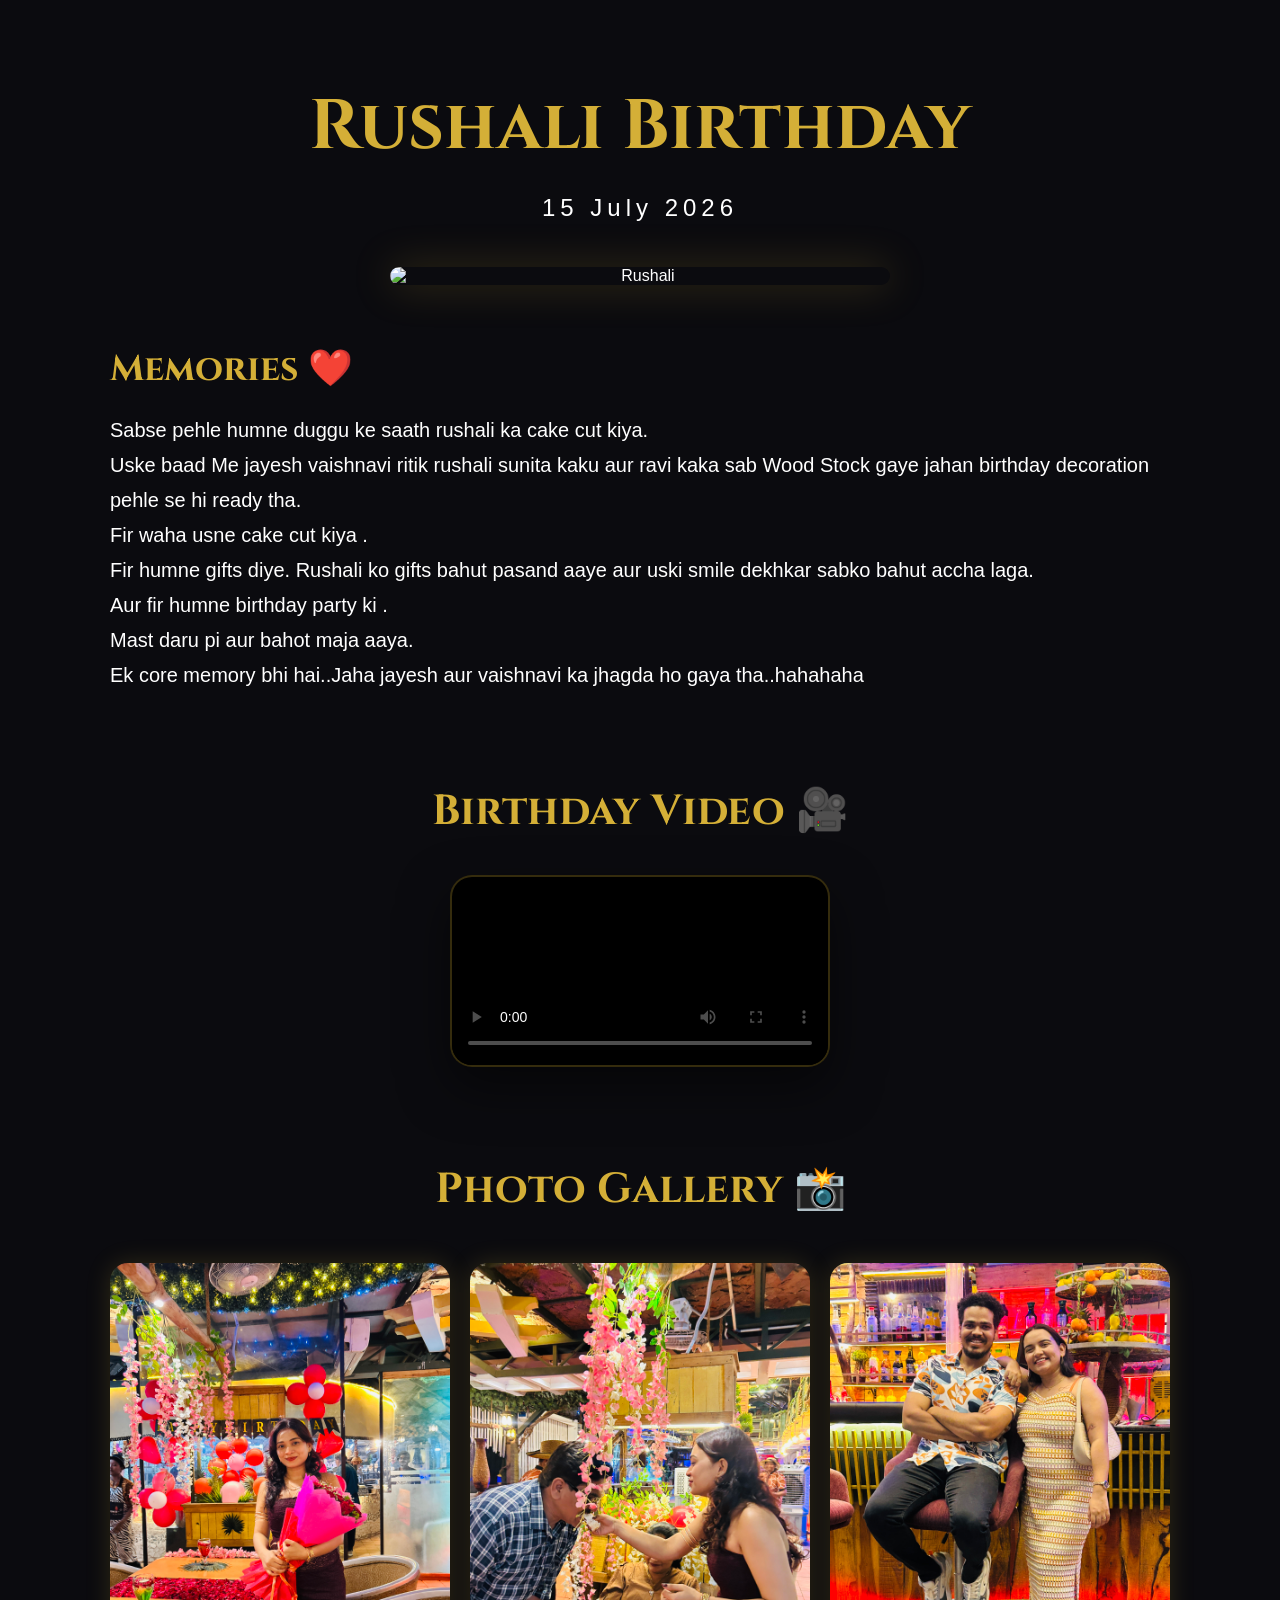
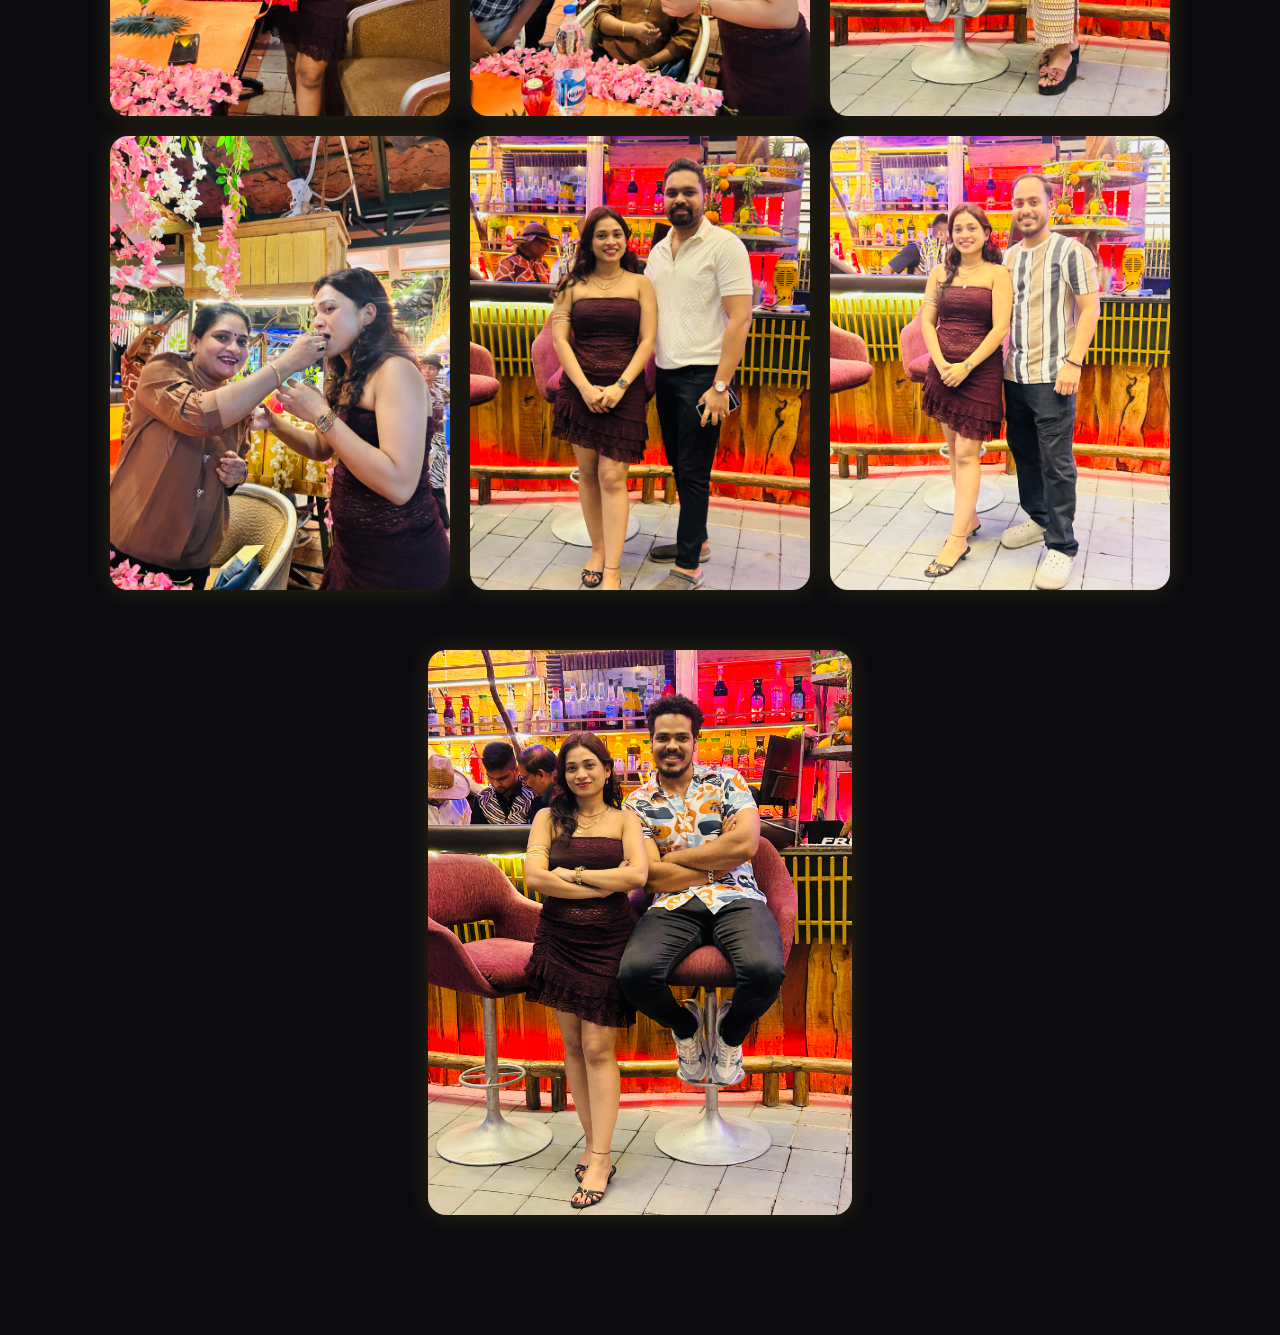
==== chapter1.html @ fc01cb4e "Initial Birthday Website" ====
<!DOCTYPE html>
<html lang="en">
<head>
<meta charset="UTF-8">
<meta name="viewport" content="width=device-width, initial-scale=1.0">

<title>Rushali Birthday</title>

<link rel="stylesheet" href="css/style.css">

<link href="https://fonts.googleapis.com/css2?family=Cinzel:wght@400;600;700&family=Poppins:wght@300;400;500&display=swap" rel="stylesheet">

<style>

body{
    background:#0b0b0f;
    overflow:auto;
}

.chapter{

    max-width:1100px;
    margin:auto;
    text-align:center;
    padding:80px 20px;

}

.chapter h1{

    font-family:Cinzel;
    font-size:70px;
    color:#D4AF37;

}

.chapter h2{

    color:white;
    margin-top:15px;
    margin-bottom:45px;
    font-weight:300;
    letter-spacing:5px;

}

.photo{

    width:500px;
    margin:auto;
    border-radius:20px;
    overflow:hidden;
    box-shadow:0 0 40px rgba(212,175,55,.25);

}

.photo img{

    width:100%;
    display:block;

}

.story{

    margin-top:60px;
    text-align:left;

}

.story h3{

    color:#D4AF37;
    font-size:36px;
    margin-bottom:20px;
    font-family:Cinzel;

}

.story p{

    color:white;
    line-height:35px;
    font-size:20px;

}

</style>

</head>

<body>

<section class="chapter">

<h1>Rushali Birthday</h1>

<h2>15 July 2026</h2>

<div class="photo">

<img src="images/rushali/rushali.jpg" alt="Rushali">

</div>

<div class="story">

<h3>Memories ❤️</h3>

<p>

<p>Sabse pehle humne duggu ke saath rushali ka cake cut kiya.
<p>Uske baad Me jayesh vaishnavi ritik rushali sunita kaku aur ravi kaka sab Wood Stock gaye jahan birthday decoration pehle se hi ready tha.
<p>Fir waha usne cake cut kiya .
<p>Fir humne gifts diye. Rushali ko gifts bahut pasand aaye aur uski smile dekhkar sabko bahut accha laga.
<p>Aur fir humne birthday party ki .
<p>Mast daru pi aur bahot maja aaya.
<p>Ek core memory bhi hai..Jaha jayesh aur vaishnavi ka jhagda ho gaya tha..hahahaha

</p>

</div>





<!-- ================= VIDEO SECTION ================= -->

<div class="video-section">

    <h3>Birthday Video 🎥</h3>

    <video controls preload="metadata" poster="images/rushali/rushali.jpg">
        <source src="videos/rushali/birthday.mp4" type="video/mp4">
        Your browser does not support the video tag.
    </video>

</div>


<!-- ================= PHOTO GALLERY ================= -->

<div class="gallery">

<h3>Photo Gallery 📸</h3>

<div class="gallery-grid">
<img src="images/rushali/photo1.JPG" alt="">
<img src="images/rushali/photo2.JPG" alt="">
<img src="images/rushali/photo3.JPG" alt="">
<img src="images/rushali/photo4.JPG" alt="">
<img src="images/rushali/photo5.JPG" alt="">
<img src="images/rushali/photo6.jpg" alt="">
</div>

<div class="last-photo">
<img src="images/rushali/photo7.JPG" alt="">
</div>

</div>


</section>

</body>
</html>
---- css/style.css ----
*{
    margin:0;
    padding:0;
    box-sizing:border-box;
}

body{
    background:#09090B;
    color:white;
    font-family:'Inter',sans-serif;
}

.hero{

    min-height:100vh;

    display:flex;

    justify-content:center;

    align-items:center;

    padding:60px 20px;

}

.hero-content{

    width:100%;
    max-width:1200px;

    text-align:center;

}

.tag{

    color:#E8C547;

    letter-spacing:3px;

    margin-bottom:25px;

}

h1{

    font-size:80px;

    font-family:'Playfair Display',serif;

    margin-bottom:20px;

}

.subtitle{

    font-size:24px;

    color:#d8d8d8;

    line-height:1.8;

    margin-bottom:50px;

}

.photo-card{

    width:850px;

    max-width:95%;

    margin:auto;

    border-radius:30px;

    overflow:hidden;

    border:1px solid rgba(255,255,255,.12);

    background:#111;

    box-shadow:0 30px 80px rgba(0,0,0,.5);

}

.photo-card img{

    width:100%;

    display:block;

}

.btn{

    display:inline-block;

    margin-top:45px;

    background:#E8C547;

    color:black;

    padding:18px 45px;

    border-radius:50px;

    text-decoration:none;

    font-weight:bold;

    transition:.35s;

}

.btn:hover{

    transform:translateY(-5px);

    box-shadow:0 0 40px #E8C547;

}

/* Story Section */
#story{
    padding:120px 8%;
    background:#111114;
}
.chapter-heading{text-align:center;margin-bottom:70px;}
.chapter-heading span{color:#E8C547;letter-spacing:4px;font-size:14px;}
.chapter-heading h2{font-size:58px;font-family:'Playfair Display',serif;margin:18px 0;}
.chapter-heading p{color:#aaa;font-size:20px;}
.memory-container{
display:grid;
grid-template-columns:1.1fr .9fr;
gap:60px;
align-items:center;
max-width:1200px;
margin:auto;
}
.memory-image img{
width:100%;
border-radius:24px;
box-shadow:0 25px 60px rgba(0,0,0,.45);
}
.memory-text h3{
font-size:42px;
font-family:'Playfair Display',serif;
margin-bottom:20px;
}
.memory-text p{
font-size:20px;
line-height:1.9;
color:#d5d5d5;
}
@media(max-width:900px){
h1{font-size:52px;}
.memory-container{grid-template-columns:1fr;gap:35px;}
.chapter-heading h2{font-size:40px;}
.memory-text h3{font-size:30px;}
.memory-text p{font-size:18px;}
}




/* ===== Premium Masonry Gallery ===== */

.gallery{
    margin-top:90px;
}

.gallery h3{
    text-align:center;
    font-family:Cinzel,serif;
    font-size:42px;
    color:#D4AF37;
    margin-bottom:45px;
}

.gallery-grid{
    column-count:3;
    column-gap:20px;
}

.gallery-grid img{
    width:100%;
    height:auto;
    display:block;
    margin-bottom:20px;
    border-radius:18px;
    cursor:pointer;
    transition:.4s;
    box-shadow:0 0 25px rgba(212,175,55,.18);
    break-inside:avoid;
}

.gallery-grid img:hover{
    transform:scale(1.03);
    box-shadow:0 0 35px rgba(212,175,55,.45);
}

.last-photo{
    width:40%;
    margin:40px auto;
}

.last-photo img{
    width:100%;
    height:auto;
    display:block;
    border-radius:18px;
    transition:.4s;
    box-shadow:0 0 25px rgba(212,175,55,.18);
}

.last-photo img:hover{
    transform:scale(1.03);
    box-shadow:0 0 35px rgba(212,175,55,.45);
}

@media(max-width:900px){
    .gallery-grid{
        column-count:2;
    }
    .last-photo{
        width:60%;
    }
}

@media(max-width:600px){
    .gallery-grid{
        column-count:1;
    }
    .last-photo{
        width:100%;
    }
}


/* ===== Birthday Video ===== */

.video-section{
    margin:90px auto;
    text-align:center;
}

.video-section h3{
    font-family:Cinzel,serif;
    font-size:42px;
    color:#D4AF37;
    margin-bottom:35px;
}

.video-section video{

    width:100%;
    max-width:380px;   /* Pehle 900px tha */

    border-radius:22px;

    border:2px solid rgba(212,175,55,.25);

    box-shadow:0 20px 50px rgba(0,0,0,.5);

    background:#000;}

@media(max-width:600px){
.video-section video{
max-width:100%;
}
}
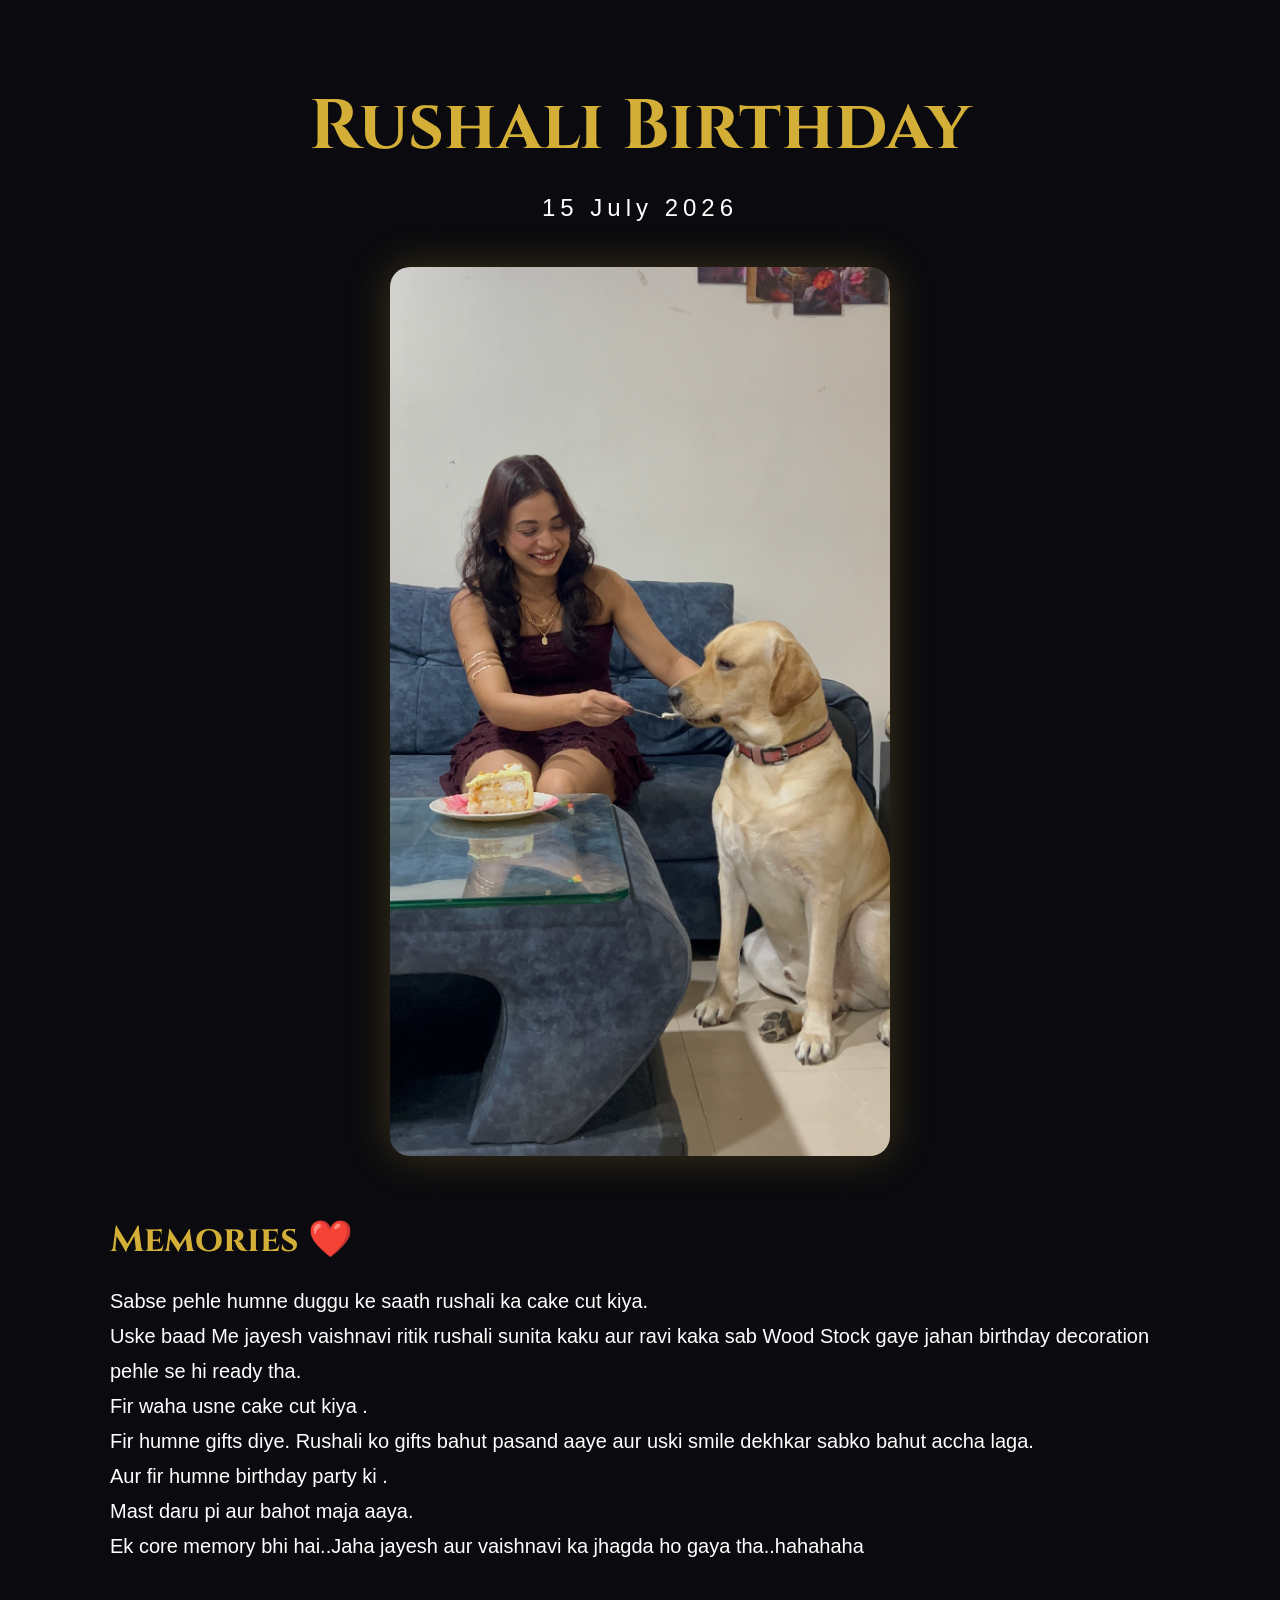
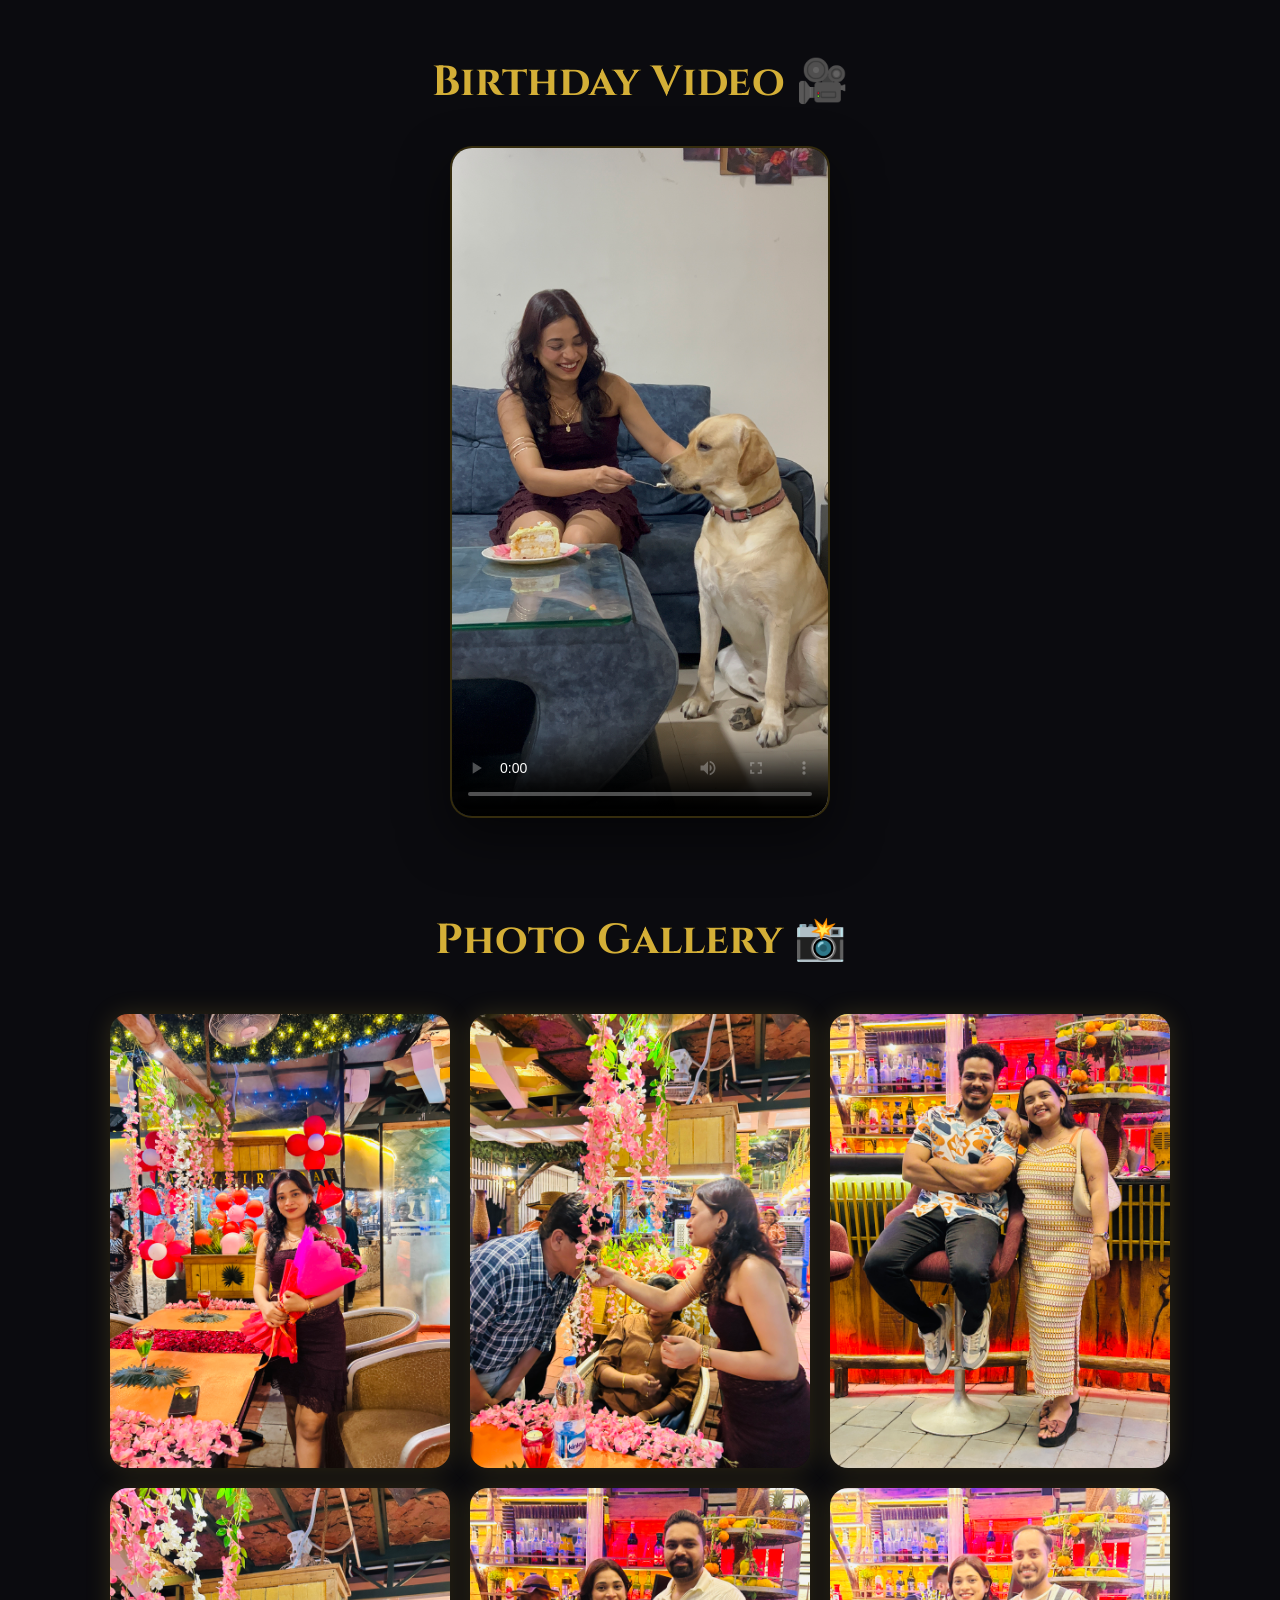
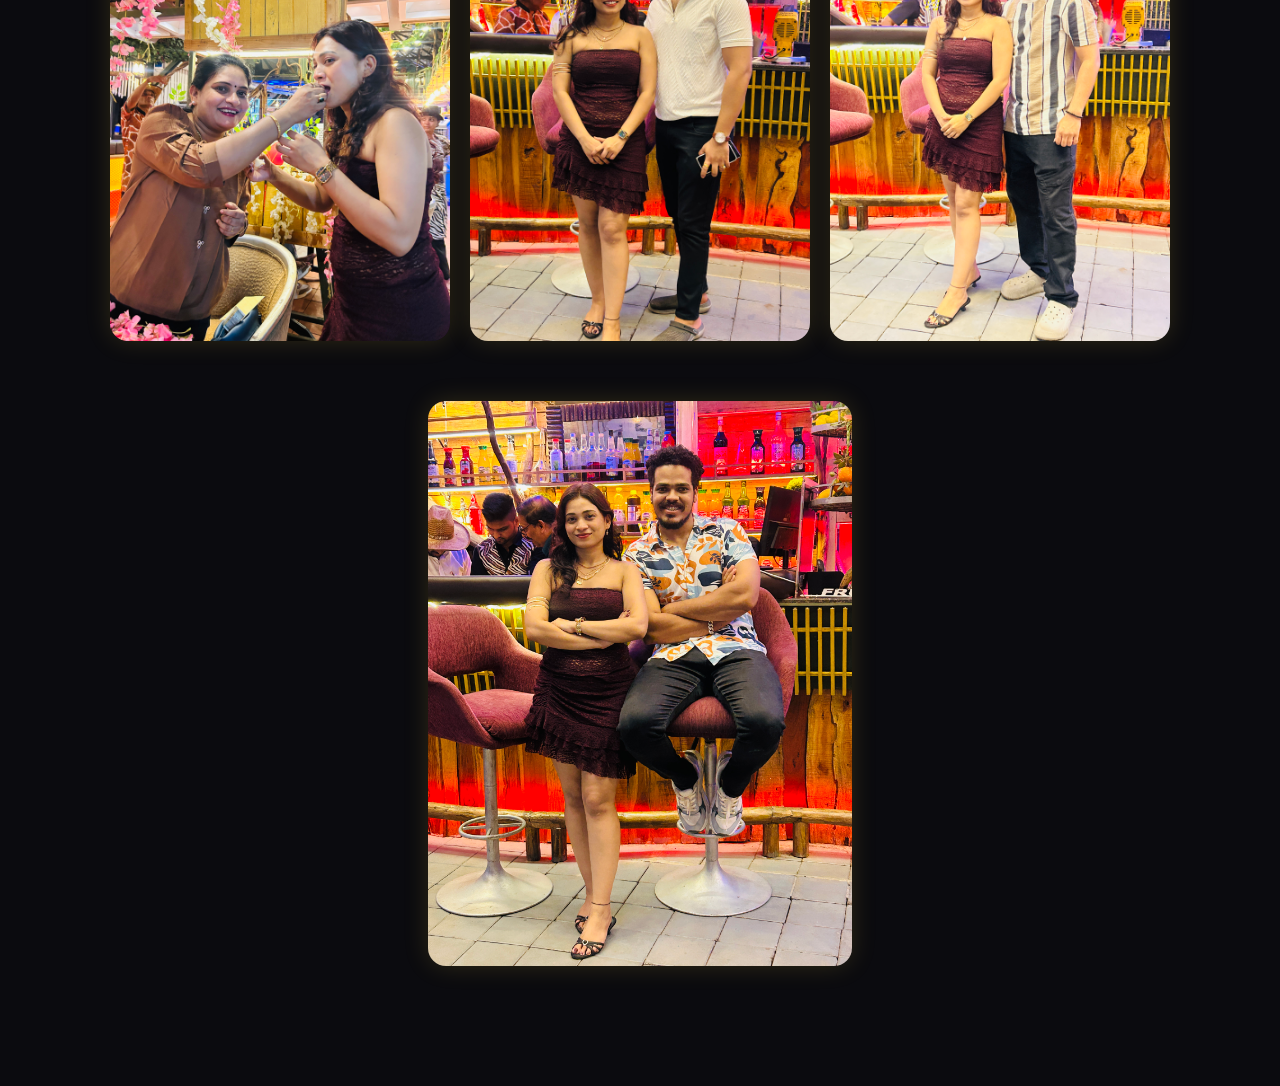
==== commit 7e7fae30: "Fix homepage" ====
--- a/chapter1.html
+++ b/chapter1.html
@@ -99,7 +99,7 @@
 
 <div class="photo">
 
-<img src="images/rushali/rushali.jpg" alt="Rushali">
+<img src="images/rushali/rushali.JPG?v=3" alt="Rushali">
 
 </div>
 
@@ -131,8 +131,8 @@
 
     <h3>Birthday Video 🎥</h3>
 
-    <video controls preload="metadata" poster="images/rushali/rushali.jpg">
-        <source src="videos/rushali/birthday.mp4" type="video/mp4">
+    <video controls preload="metadata" poster="images/rushali/rushali.JPG">
+        <source src="videos/rushali/birthday.mp4?v=3" type="video/mp4">
         Your browser does not support the video tag.
     </video>
 
--- a/css/style.css
+++ b/css/style.css
@@ -272,3 +272,23 @@
 max-width:100%;
 }
 }
+
+
+/* ===== Home page compatibility ===== */
+.content{
+    width:100%;
+    max-width:1200px;
+    text-align:center;
+    margin:auto;
+}
+
+.content p{
+    font-size:24px;
+    color:#d8d8d8;
+    line-height:1.8;
+    margin-bottom:40px;
+}
+
+.overlay{
+    display:none;
+}
